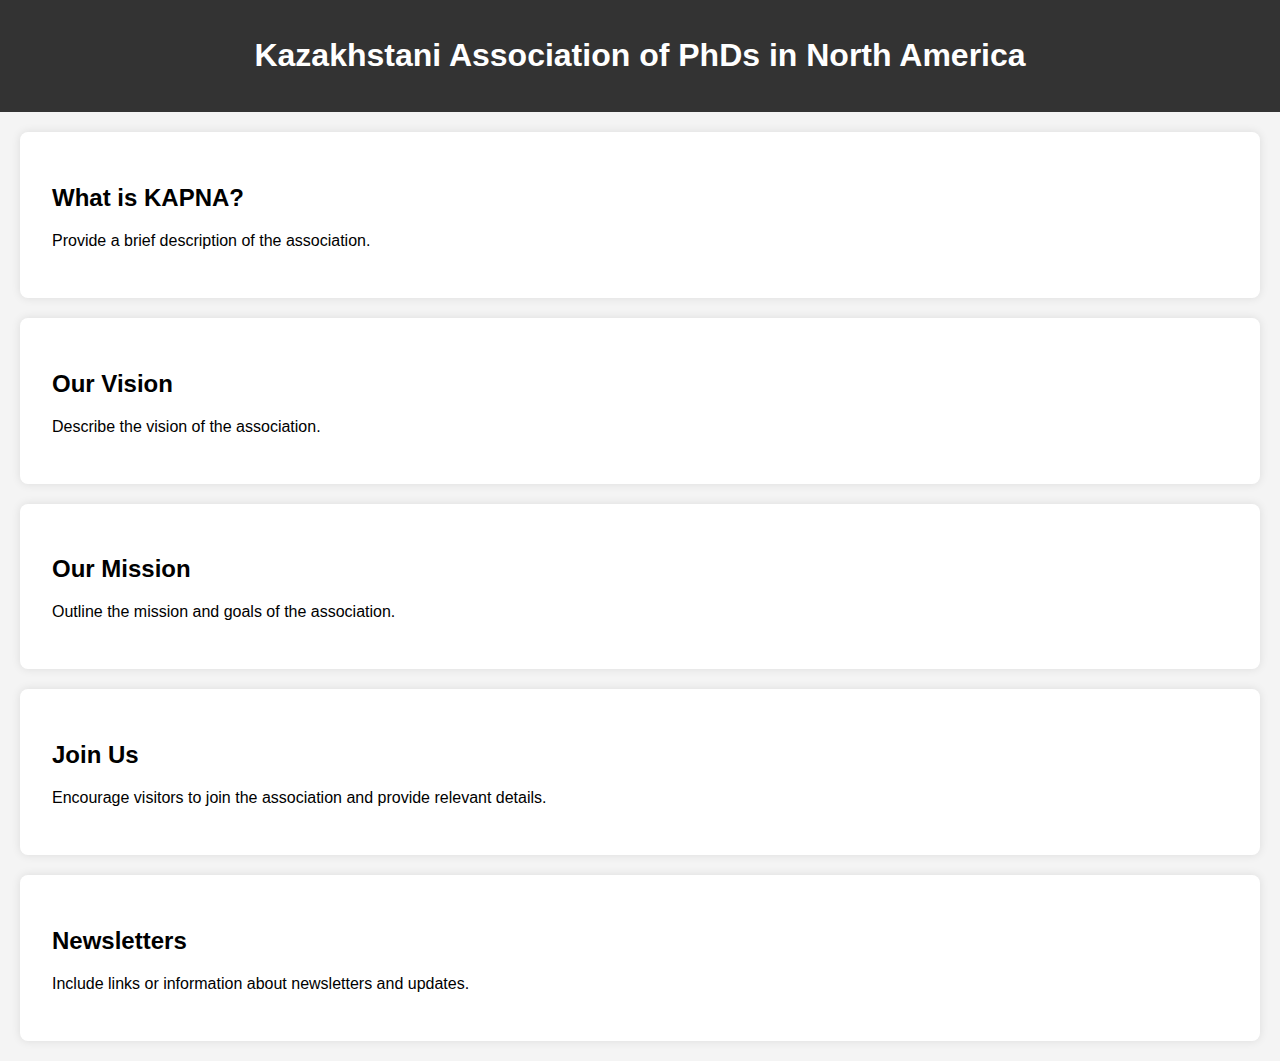
==== sections.html @ 51a3382c "Create sections.html" ====
<!DOCTYPE html>
<html lang="en">
<head>
    <meta charset="UTF-8">
    <meta name="viewport" content="width=device-width, initial-scale=1.0">
    <title>Kazakhstani Association of PhDs in North America</title>
    <style>
        /* Add your CSS styles here */
        body {
            font-family: Arial, sans-serif;
            margin: 0;
            padding: 0;
            background-color: #f4f4f4;
        }

        header {
            background-color: #333;
            color: #fff;
            text-align: center;
            padding: 1em;
        }

        section {
            padding: 2em;
            background-color: #fff;
            margin: 20px;
            border-radius: 8px;
            box-shadow: 0 0 10px rgba(0, 0, 0, 0.1);
        }
    </style>
</head>
<body>

    <header>
        <h1>Kazakhstani Association of PhDs in North America</h1>
    </header>

    <section id="what-is-kapna">
        <h2>What is KAPNA?</h2>
        <p>Provide a brief description of the association.</p>
    </section>

    <section id="our-vision">
        <h2>Our Vision</h2>
        <p>Describe the vision of the association.</p>
    </section>

    <section id="our-mission">
        <h2>Our Mission</h2>
        <p>Outline the mission and goals of the association.</p>
    </section>

    <section id="join-us">
        <h2>Join Us</h2>
        <p>Encourage visitors to join the association and provide relevant details.</p>
    </section>

    <section id="newsletters">
        <h2>Newsletters</h2>
        <p>Include links or information about newsletters and updates.</p>
    </section>

</body>
</html>
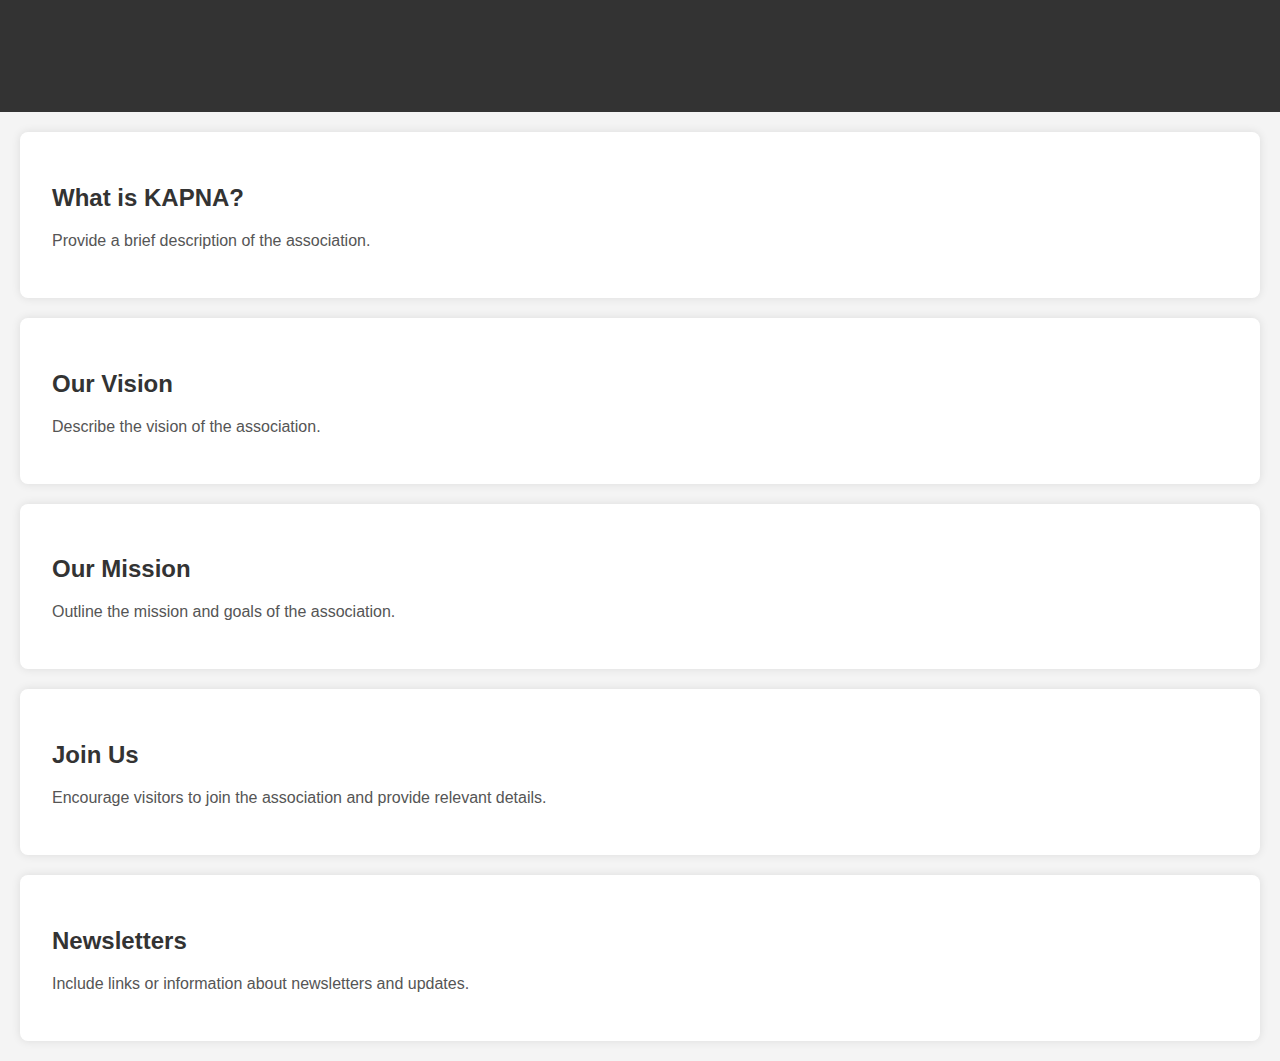
==== commit c54a8356: "Update sections.html" ====
--- a/sections.html
+++ b/sections.html
@@ -1,6 +1,7 @@
 <!DOCTYPE html>
 <html lang="en">
 <head>
+    <link rel="stylesheet" href="styles.css">
     <meta charset="UTF-8">
     <meta name="viewport" content="width=device-width, initial-scale=1.0">
     <title>Kazakhstani Association of PhDs in North America</title>
--- a/styles.css
+++ b/styles.css
@@ -0,0 +1,33 @@
+/* styles.css */
+
+body {
+    font-family: 'Segoe UI', Tahoma, Geneva, Verdana, sans-serif;
+    margin: 0;
+    padding: 0;
+    background-color: #f4f4f4;
+}
+
+header {
+    background-color: #333;
+    color: #fff;
+    text-align: center;
+    padding: 1em;
+}
+
+section {
+    padding: 2em;
+    background-color: #fff;
+    margin: 20px;
+    border-radius: 8px;
+    box-shadow: 0 0 10px rgba(0, 0, 0, 0.1);
+}
+
+h1, h2 {
+    color: #333;
+}
+
+p {
+    color: #555;
+}
+
+/* Add additional styling as needed */
